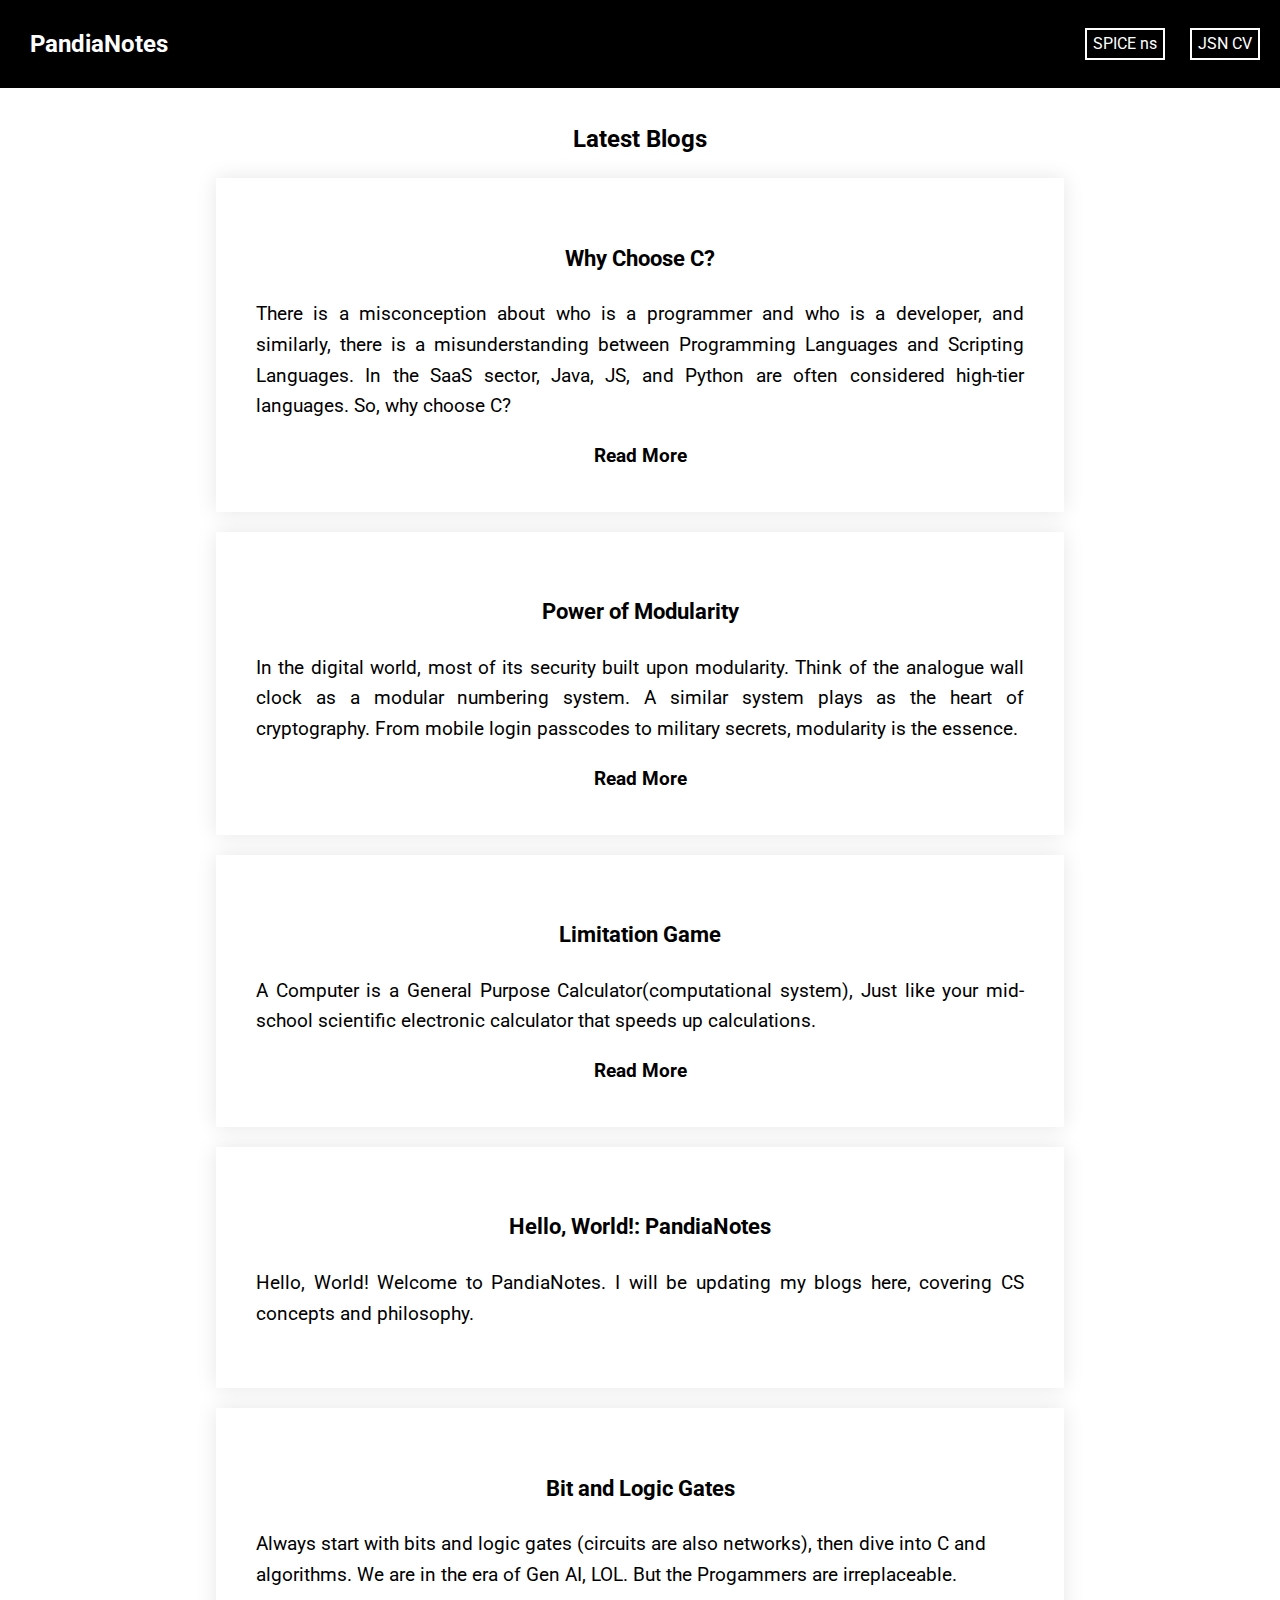
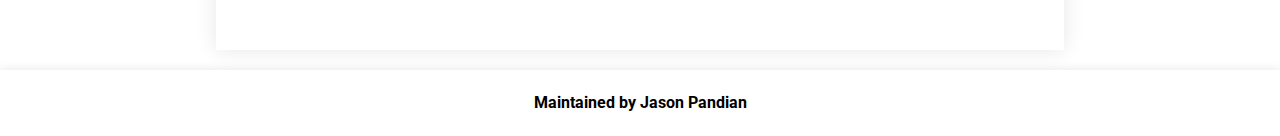
==== index.html @ a1cad28a "SPICE ns update" ====
<!DOCTYPE html>
<html lang="en">

<head>
    <meta charset="UTF-8">
    <meta name="viewport" content="width=device-width, initial-scale=1.0">
    <title>PandiaNotes</title>
    <link rel="icon" href="JP.png" type="image/png">
    <link rel="stylesheet" href="styles.css"> 
    <link rel="stylesheet" href="font.css">

</head>

<body>

    <header id="header">
        <h2 style="color: white; margin-left: 25px;">PandiaNotes</h2>
        <nav>
            <ul>
                <!-- <li><strong><a href="#">Home</a></strong></li>  -->
                <li style="color: white; margin-right: 25px; border: 2px solid #FFFFFF; padding: 1px 6px;">
                    <a style="color: white;" href="./SPICE-ns/SPICE-ns.html">SPICE ns</a>
                </li>                <li style="color: white; margin-right: 25px; border: 2px solid #FFFFFF; padding: 1px 6px;"><a style="color: white;" href="cv.html"">JSN CV</a></li>
            </ul>
        </nav>
    </header>


    <h2>Latest Blogs</h2>

    <article id="content" style="margin-top: 20px;">
        <h3 style="text-align: center;">Why Choose C?</h3>
        <p style="text-align: justify;">There is a misconception about who is  a programmer and who is a developer, and similarly, there is a misunderstanding between Programming Languages and Scripting Languages. In the SaaS sector, Java, JS, and Python are often considered high-tier languages. So, why choose C?</p>
        <div style="text-align: center;">
        <strong><a href="blogs/b3-04-02-2024.html">Read More</a></strong></div>
    </article>

    <article id="content" style="margin-top: 20px;">
        <h3 style="text-align: center;">Power of Modularity</h3>
        <p style="text-align: justify;">In the digital world, most of its security built upon modularity. Think of the analogue wall clock as a modular numbering system. A similar system plays as the heart of cryptography. From mobile login passcodes to military secrets, modularity is the essence. </p>
        <div style="text-align: center;">
        <strong><a href="blogs/b2-03-01-2024.html">Read More</a></strong></div>
    </article>

    <article id="content" style="margin-top: 20px;">
        <h3 style="text-align: center;">Limitation Game</h3>
        <p style="text-align: justify;">A Computer is a General Purpose Calculator(computational system), Just like your mid-school scientific electronic calculator that speeds up calculations. </p>
        <div style="text-align: center;">
        <strong><a href="blogs/b1-01-01-2024.html">Read More</a></strong></div>
    </article>
    
    <article id="content" style="margin-top: 20px;">
        <h3 style="text-align: center;">Hello, World!: PandiaNotes</h3>
        <p style="text-align: justify;">Hello, World! Welcome to PandiaNotes. I will be updating my blogs here, covering CS concepts and philosophy.</p>
    </article>  
    
    <article id="content" style="margin-top: 20px;">
        <h3 style="text-align: center;">Bit and Logic Gates</h3>
        <p>Always start with bits and logic gates (circuits are also networks), then dive into C and algorithms. We are in the era of Gen AI, LOL. But the Progammers are irreplaceable.</p>
    </article>

        
    <!-- <article id="content" style="margin-top: 20px;">
        <h3 style="text-align: center;">CS is not a S</h3>
        <p>Computer Science is not a science; it's mathematics engineered with physics (i.e., electronics). That's the reason for computational algorithms.</p>
    </article>   -->

 
 
    


    <footer id="footer">
        <strong>Maintained by Jason Pandian</strong>
    </footer>


</body>

</html>
---- styles.css ----
@import url('https://fonts.googleapis.com/css?family=Roboto');

html, body {
    margin: 0;
    padding: 0;
    width: 100%;
    height: 100%;
}

body {
    font-family: 'Roboto', sans-serif;
    line-height: 1.6;
    padding-top: 100px;
}

#header {
    top: 0;
    max-width: 100%;
    text-align: center;
    background-color: rgba(0, 0, 0);
    padding: 5px;
    display: flex;
    justify-content: space-between;
    align-items: center;
    position: fixed;
    width: 100%;
    z-index: 1000;
}

nav ul {
    list-style: none;
    margin: 0;
    padding: 0;
    display: flex;
}

nav li {
    margin-right: 15px;
}

nav a {
    text-decoration: none;
    color: rgb(0, 0, 0);
}


h1, h2 {
    color: rgb(0, 0, 0);
    text-align: center;
}

a {
    color: rgb(0,0,0);
    text-decoration: none;
}

a:hover {
    text-decoration: underline;
}

section {
    margin-bottom: 20px;
    text-align: center;
}

#content {
    margin-top: 20px;
    text-align: center;
    max-width: 60%;
    margin: 0 auto;
    font-size: 1.2em;
    text-align: left;
    padding: 40px;
    background-color: rgba(255, 255, 255, 0.8); /* Set a semi-transparent white background */
    box-shadow: 0 0 20px rgba(0, 0, 0, 0.1); /* Add a box shadow for a blurry effect */
}


#footer {
    margin-top: 20px;
    bottom: 0;
    text-align:center;
    max-width: 100%;
    padding: 20px;
    background-color: rgba(255, 255, 255, 0.8); /* Set a semi-transparent white background */
    box-shadow: 0 0 10px rgba(0, 0, 0, 0.1);
}
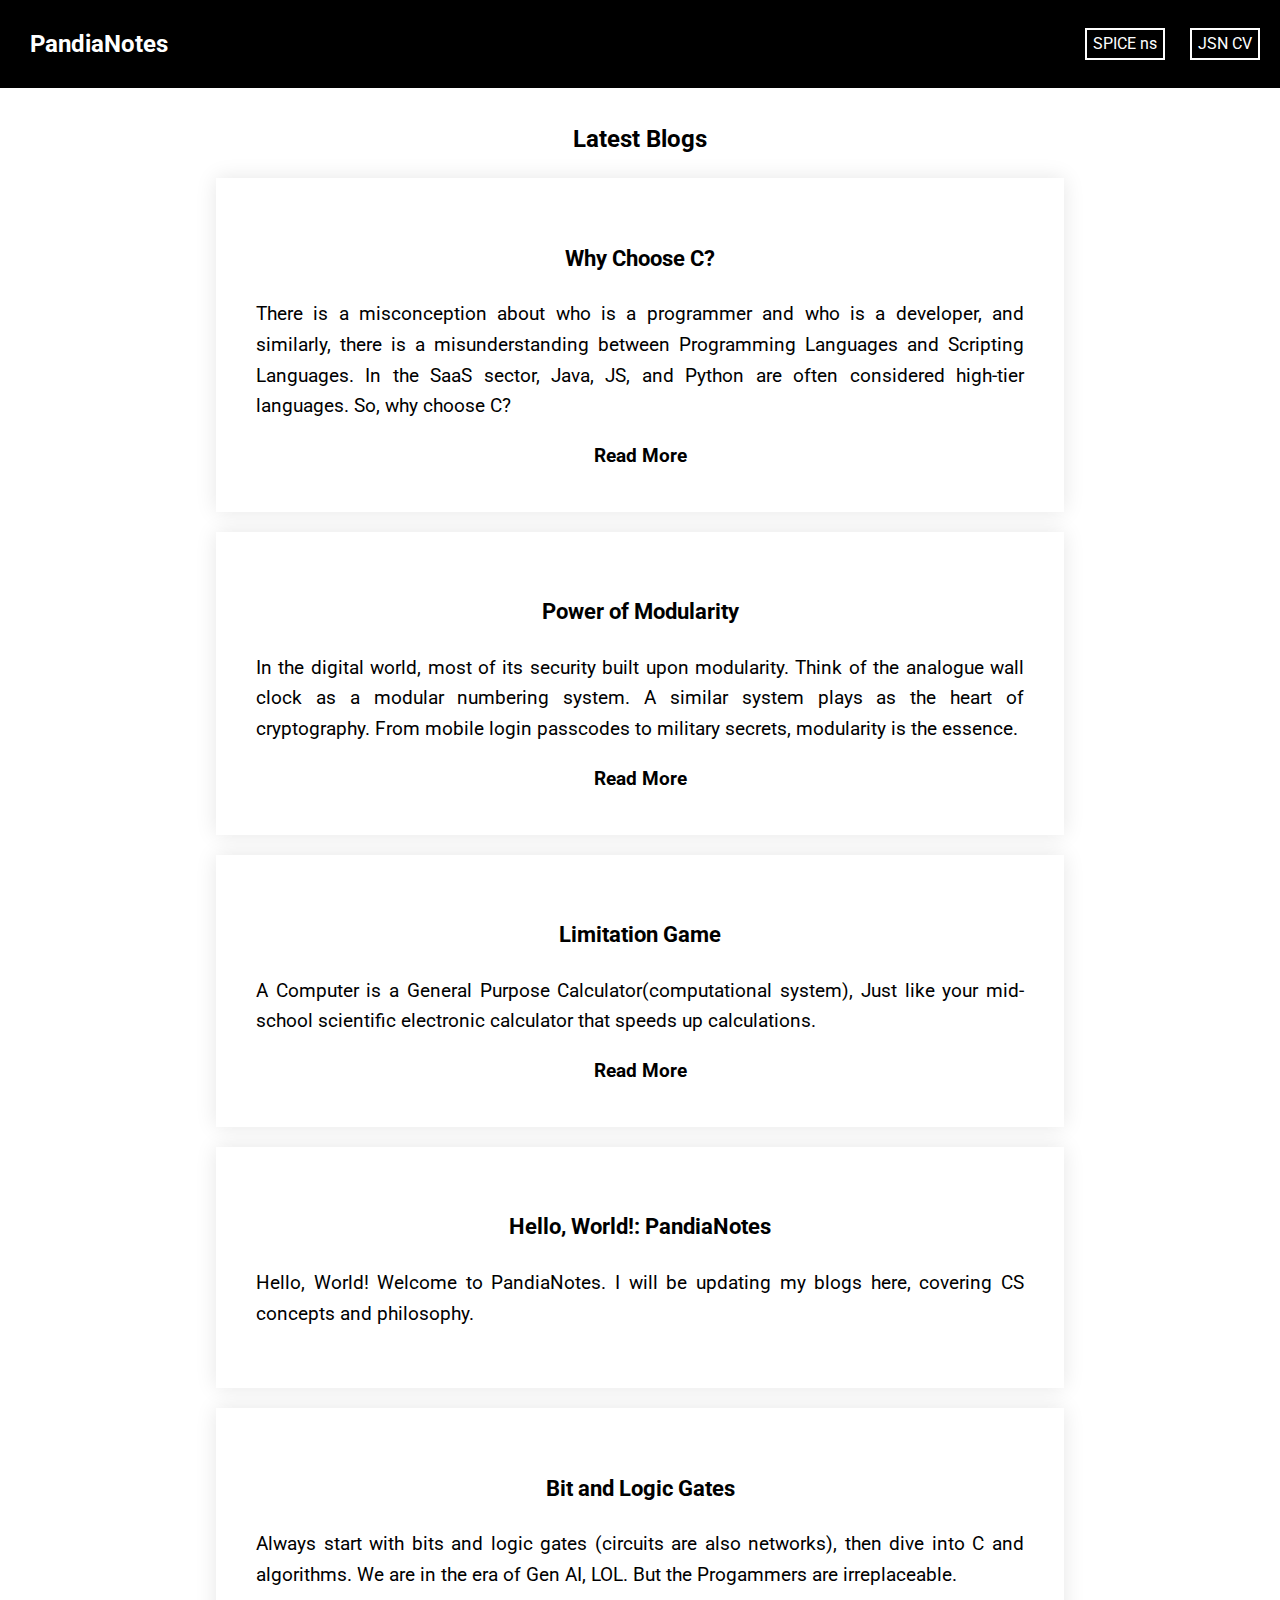
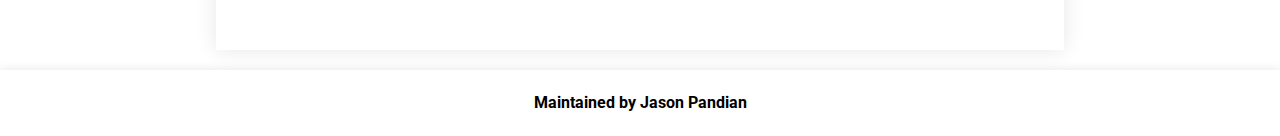
==== commit b98b62c0: "SPICE ns update" ====
--- a/index.html
+++ b/index.html
@@ -56,7 +56,7 @@
     
     <article id="content" style="margin-top: 20px;">
         <h3 style="text-align: center;">Bit and Logic Gates</h3>
-        <p>Always start with bits and logic gates (circuits are also networks), then dive into C and algorithms. We are in the era of Gen AI, LOL. But the Progammers are irreplaceable.</p>
+        <p style="text-align: justify;">Always start with bits and logic gates (circuits are also networks), then dive into C and algorithms. We are in the era of Gen AI, LOL. But the Progammers are irreplaceable.</p>
     </article>
 
         
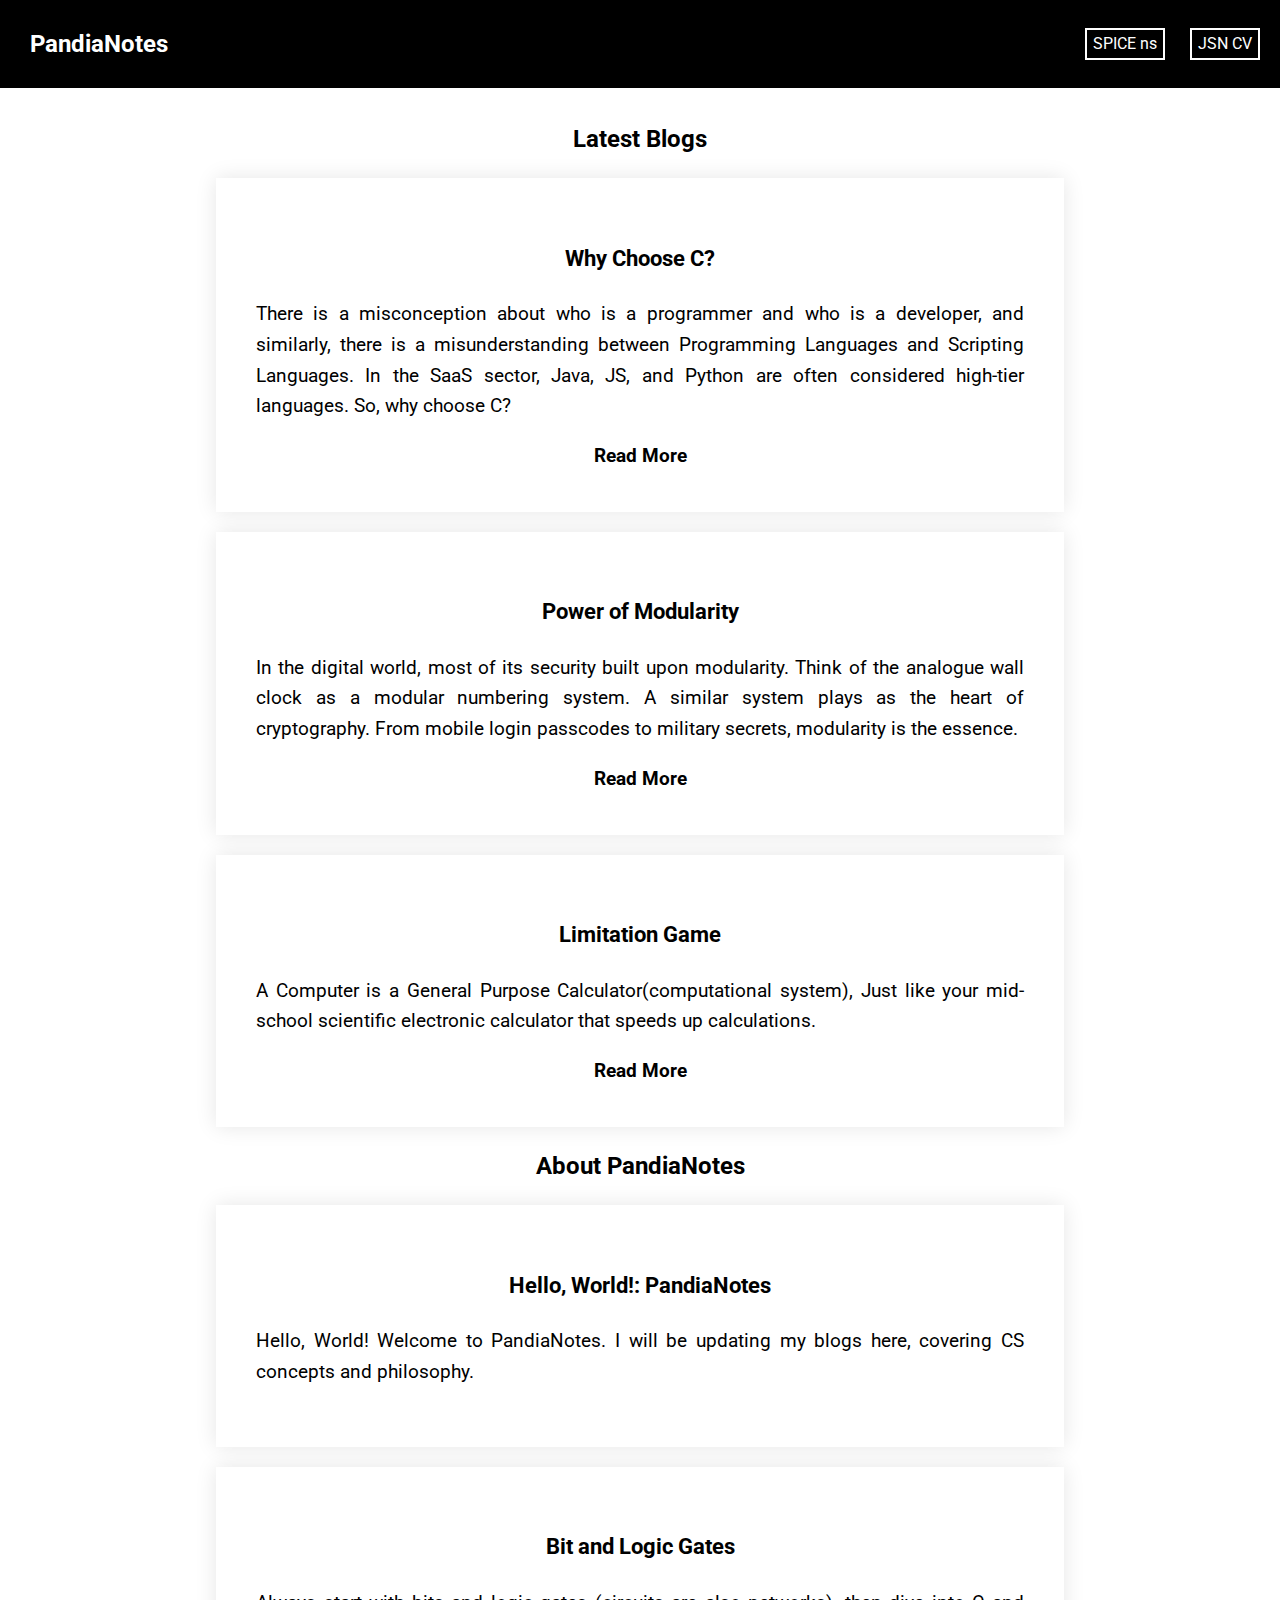
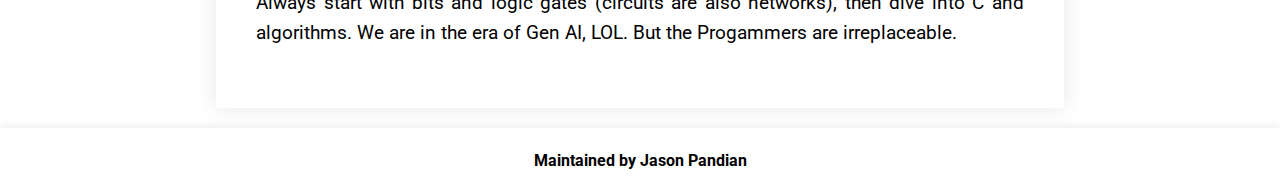
==== commit 7ddbfc83: "SPICE ns update" ====
--- a/index.html
+++ b/index.html
@@ -48,7 +48,8 @@
         <div style="text-align: center;">
         <strong><a href="blogs/b1-01-01-2024.html">Read More</a></strong></div>
     </article>
-    
+
+    <h2>About PandiaNotes</h2>
     <article id="content" style="margin-top: 20px;">
         <h3 style="text-align: center;">Hello, World!: PandiaNotes</h3>
         <p style="text-align: justify;">Hello, World! Welcome to PandiaNotes. I will be updating my blogs here, covering CS concepts and philosophy.</p>
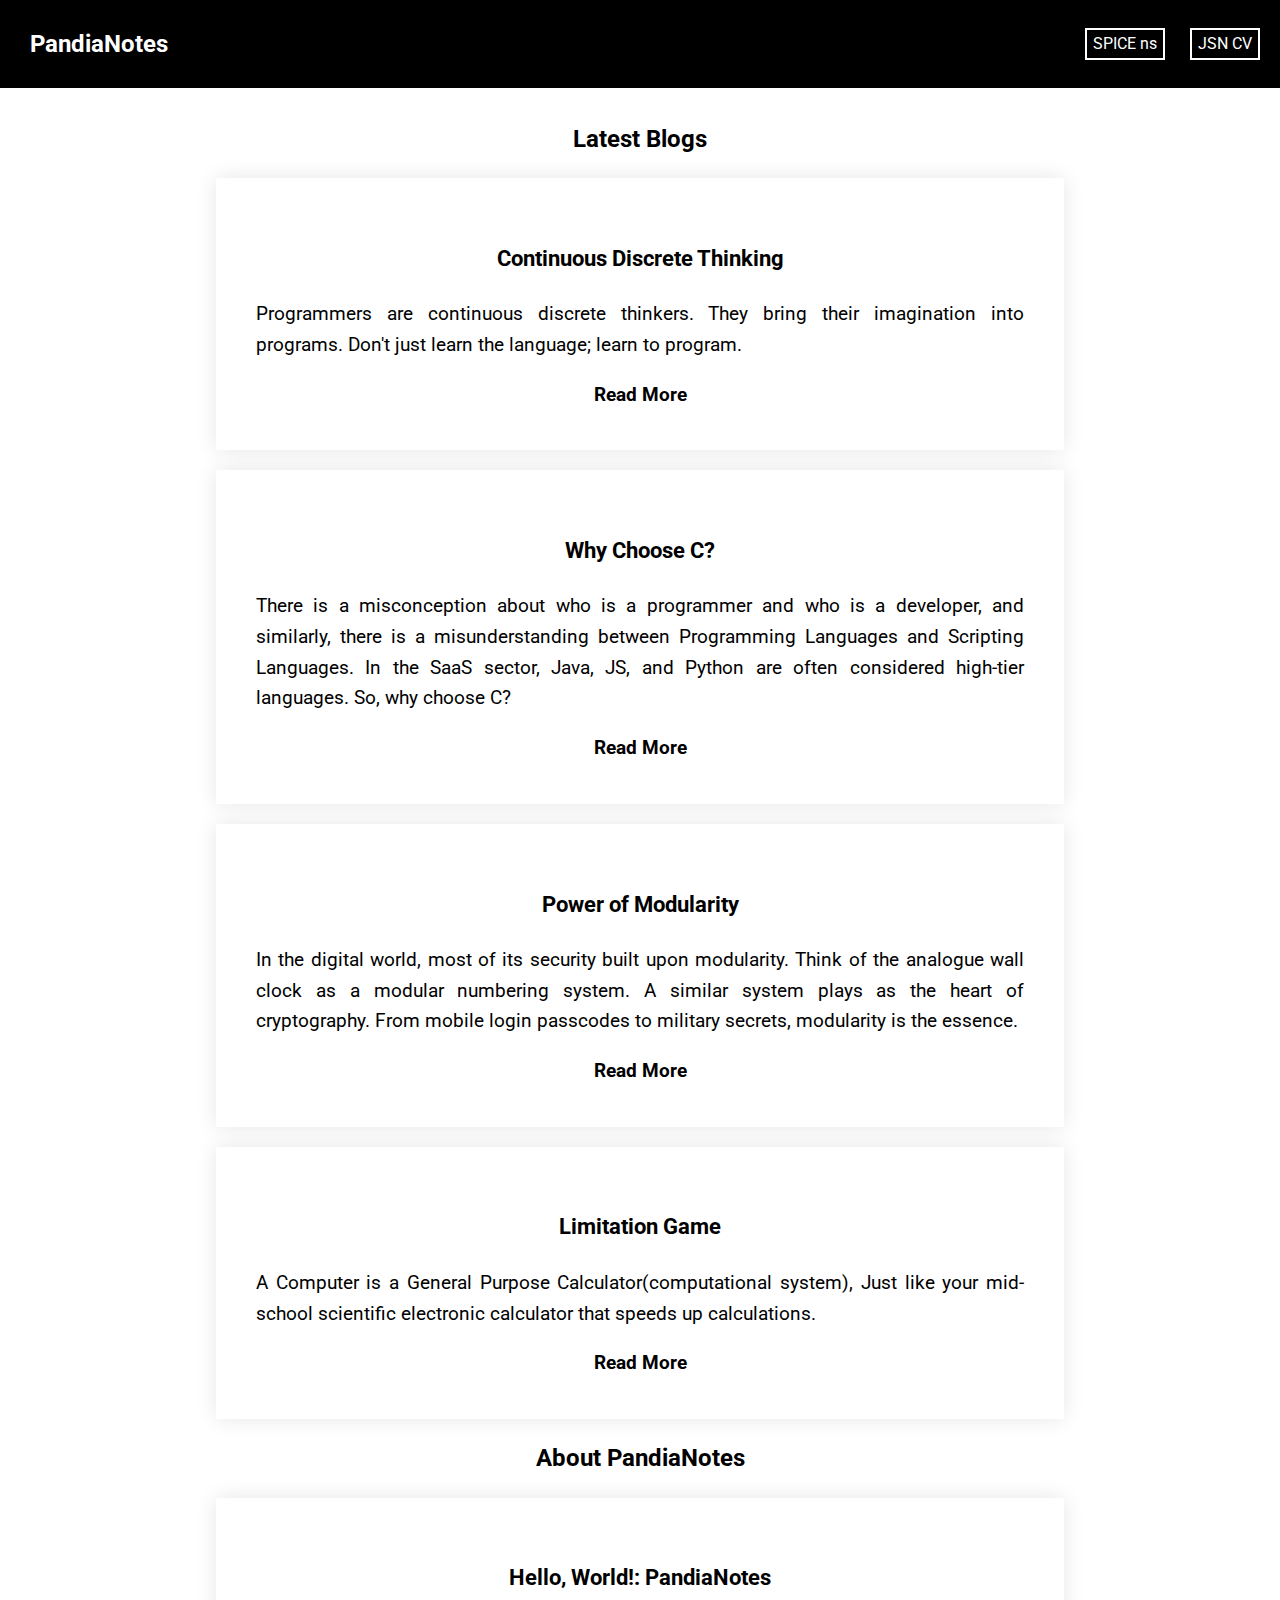
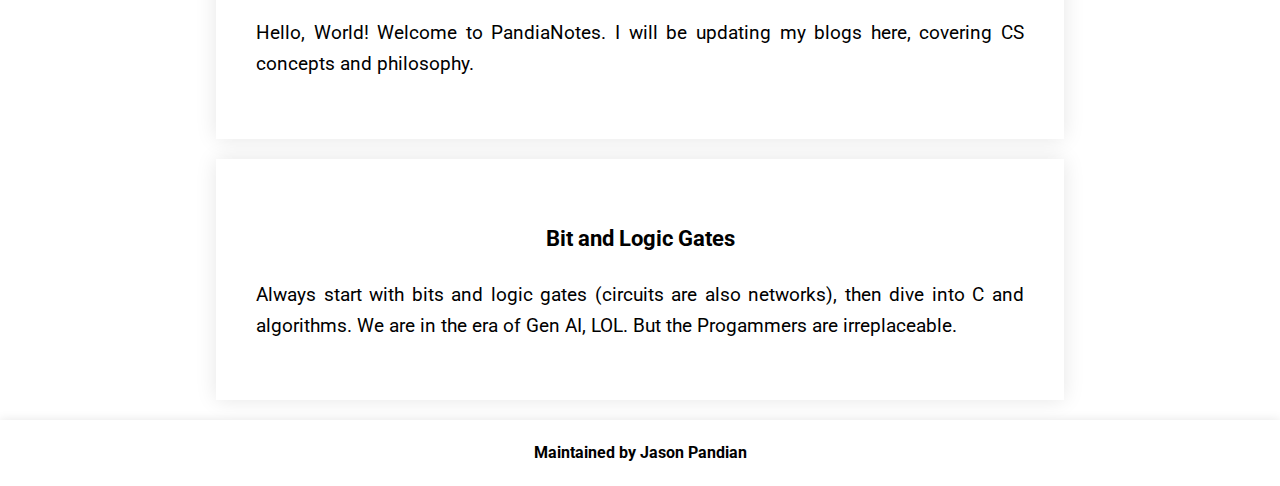
==== commit b7e382a0: "b4" ====
--- a/index.html
+++ b/index.html
@@ -27,6 +27,13 @@
 
 
     <h2>Latest Blogs</h2>
+
+    <article id="content" style="margin-top: 20px;">
+        <h3 style="text-align: center;">Continuous Discrete Thinking</h3>
+        <p style="text-align: justify;">Programmers are continuous discrete thinkers. They bring their imagination into programs. Don't just learn the language; learn to program.</p>
+        <div style="text-align: center;">
+        <strong><a href="blogs/b4-16-03-2024.html">Read More</a></strong></div>
+    </article>
 
     <article id="content" style="margin-top: 20px;">
         <h3 style="text-align: center;">Why Choose C?</h3>
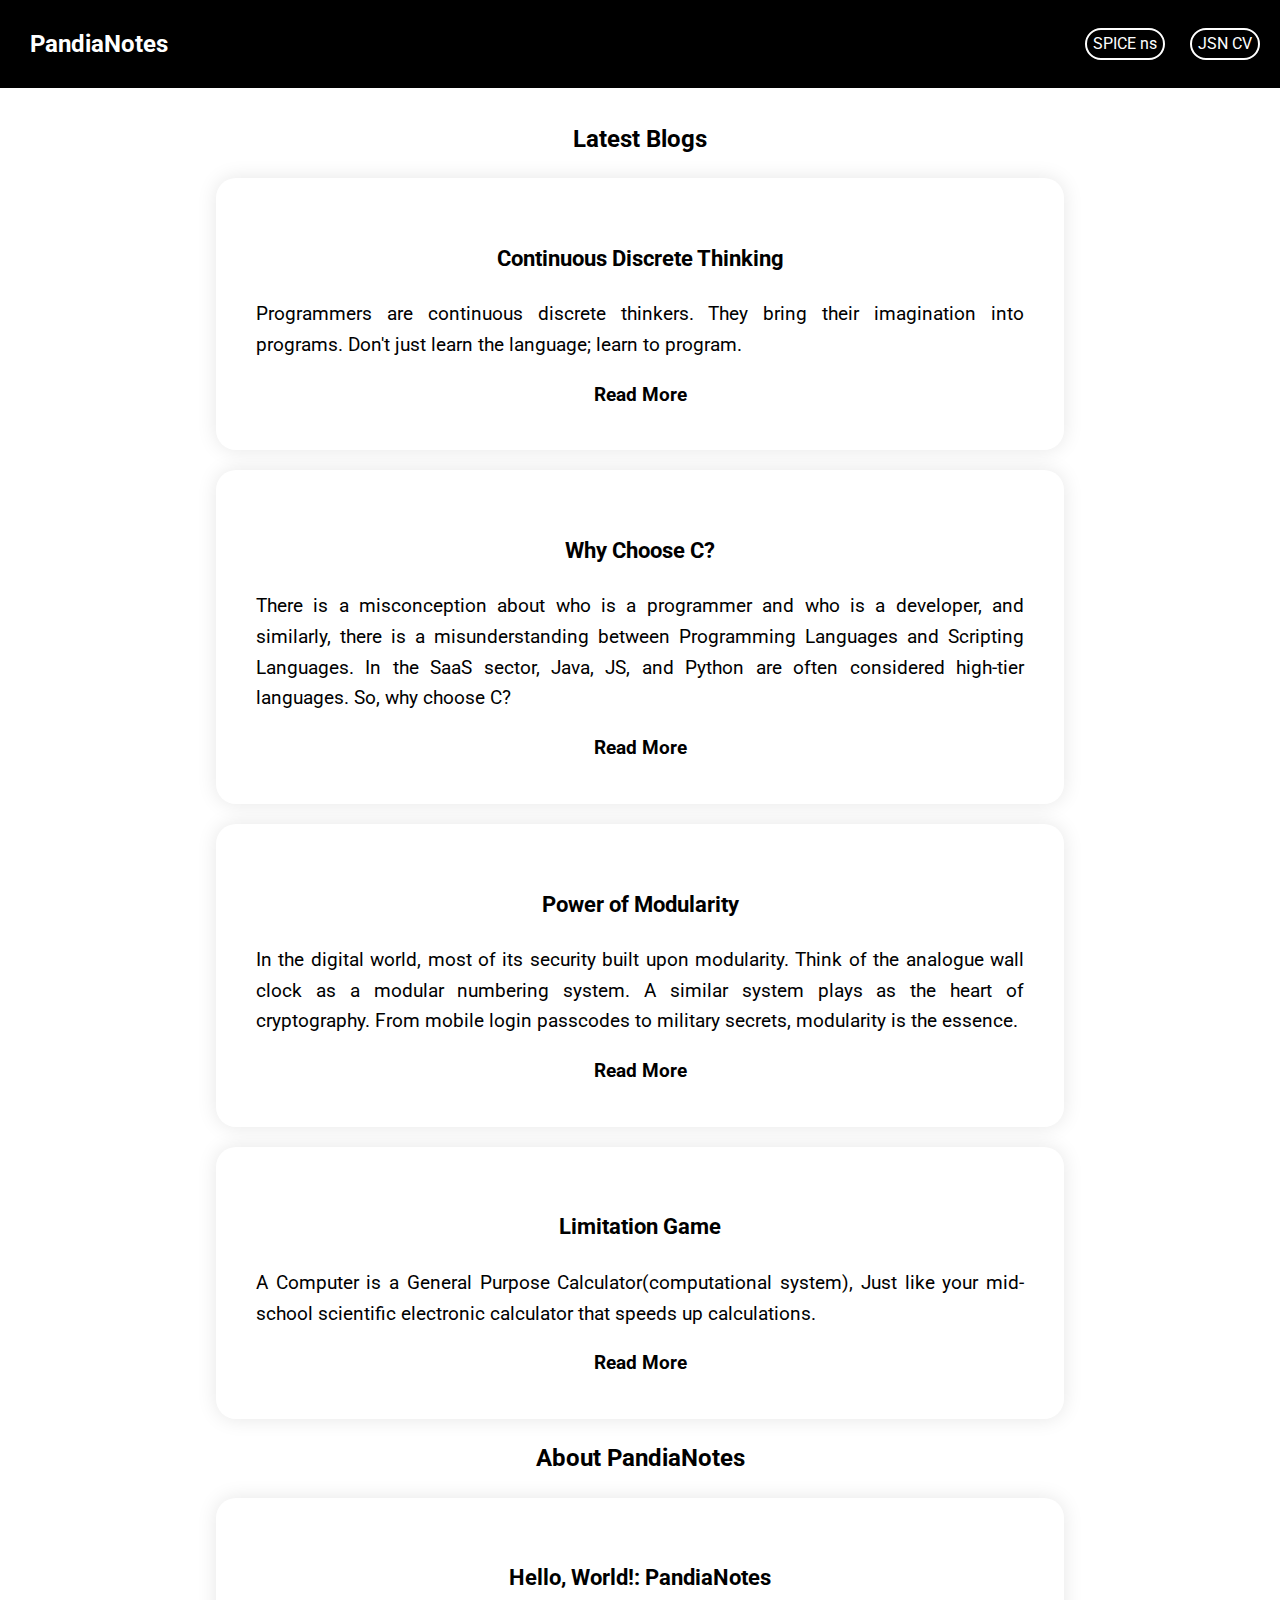
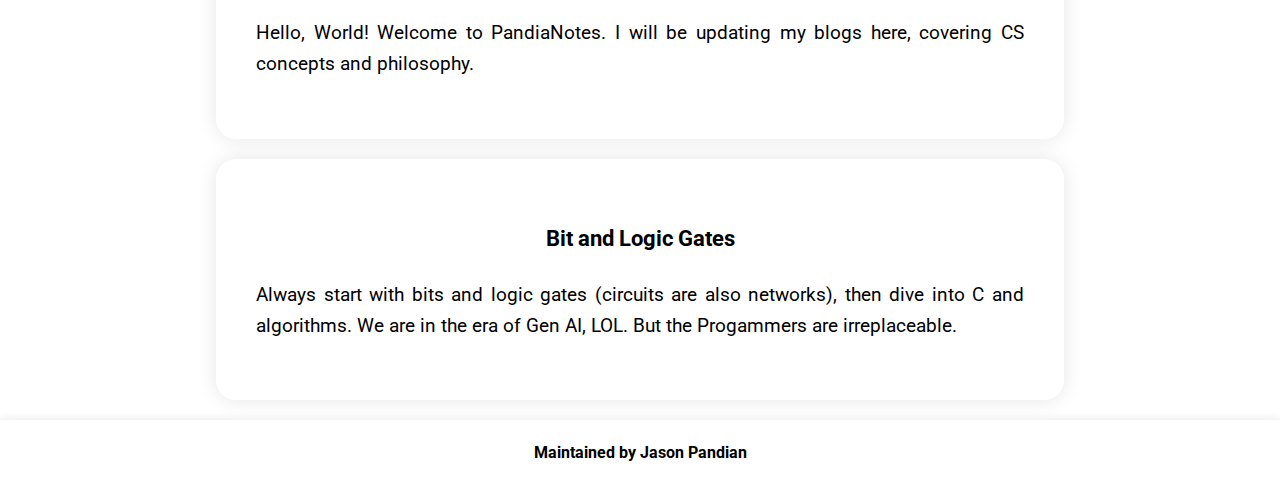
==== commit c295d1b4: "back-button" ====
--- a/index.html
+++ b/index.html
@@ -18,9 +18,10 @@
         <nav>
             <ul>
                 <!-- <li><strong><a href="#">Home</a></strong></li>  -->
-                <li style="color: white; margin-right: 25px; border: 2px solid #FFFFFF; padding: 1px 6px;">
+                <li style="color: white; margin-right: 25px; border: 2px solid #FFFFFF; padding: 1px 6px; border-radius: 20px;">
                     <a style="color: white;" href="./SPICE-ns/SPICE-ns.html">SPICE ns</a>
-                </li>                <li style="color: white; margin-right: 25px; border: 2px solid #FFFFFF; padding: 1px 6px;"><a style="color: white;" href="cv.html"">JSN CV</a></li>
+                </li>                
+                <li style="color: white; margin-right: 25px; border: 2px solid #FFFFFF; padding: 1px 6px; border-radius: 20px;"><a style="color: white;" href="cv.html"">JSN CV</a></li>
             </ul>
         </nav>
     </header>
@@ -32,7 +33,8 @@
         <h3 style="text-align: center;">Continuous Discrete Thinking</h3>
         <p style="text-align: justify;">Programmers are continuous discrete thinkers. They bring their imagination into programs. Don't just learn the language; learn to program.</p>
         <div style="text-align: center;">
-        <strong><a href="blogs/b4-16-03-2024.html">Read More</a></strong></div>
+        <strong><a href="blogs/b4-16-03-2024.html" class="close-button">Read More</a></strong>
+    </div>
     </article>
 
     <article id="content" style="margin-top: 20px;">
--- a/styles.css
+++ b/styles.css
@@ -71,7 +71,8 @@
     font-size: 1.2em;
     text-align: left;
     padding: 40px;
-    background-color: rgba(255, 255, 255, 0.8); /* Set a semi-transparent white background */
+    border-radius: 20px;
+    background-color: rgba(255, 255, 255, 0.1); /* Set a semi-transparent white background */
     box-shadow: 0 0 20px rgba(0, 0, 0, 0.1); /* Add a box shadow for a blurry effect */
 }
 
@@ -82,6 +83,6 @@
     text-align:center;
     max-width: 100%;
     padding: 20px;
-    background-color: rgba(255, 255, 255, 0.8); /* Set a semi-transparent white background */
+    background-color: rgba(255, 255, 255, 0.1); /* Set a semi-transparent white background */
     box-shadow: 0 0 10px rgba(0, 0, 0, 0.1);
 }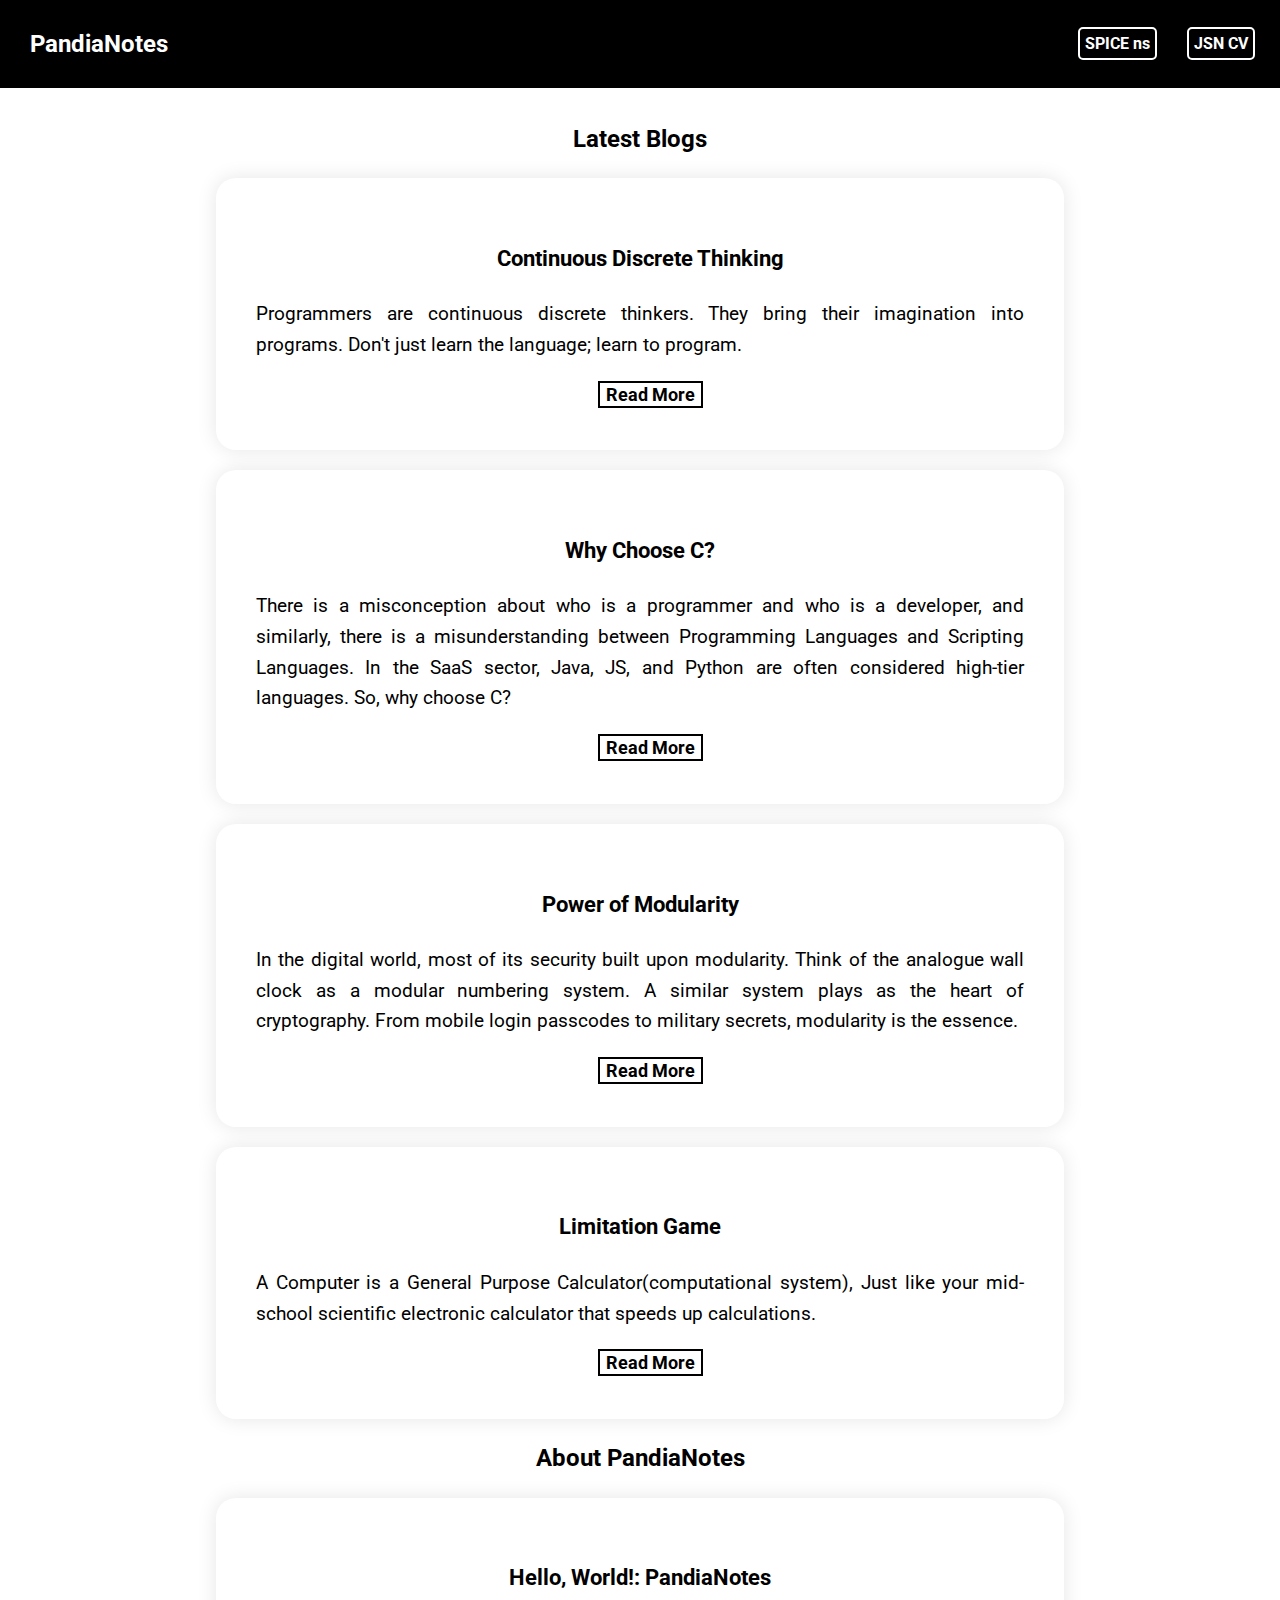
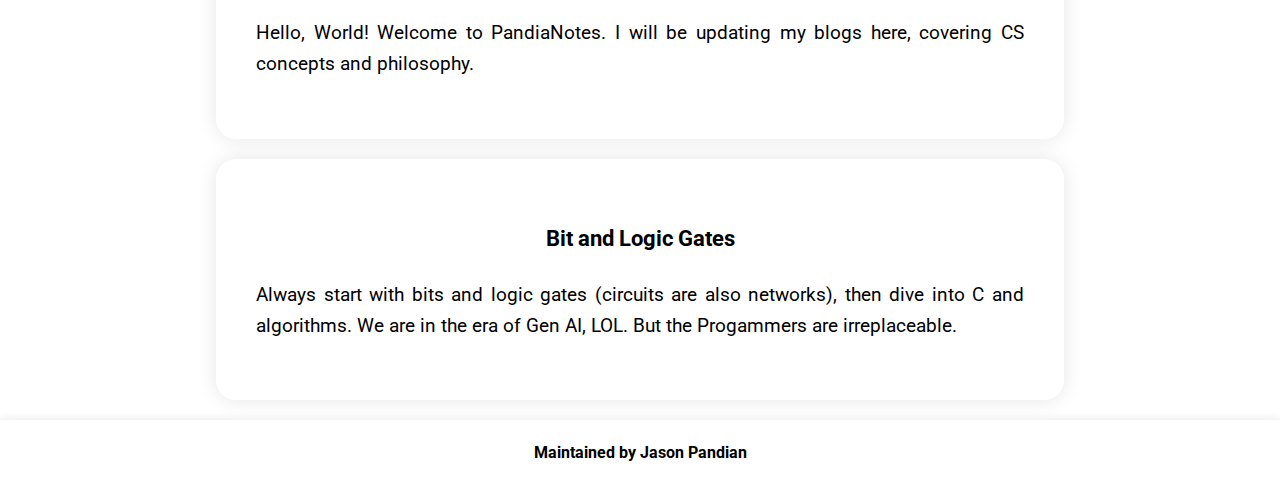
==== commit 58a18089: "back-button" ====
--- a/index.html
+++ b/index.html
@@ -18,10 +18,10 @@
         <nav>
             <ul>
                 <!-- <li><strong><a href="#">Home</a></strong></li>  -->
-                <li style="color: white; margin-right: 25px; border: 2px solid #FFFFFF; padding: 1px 6px; border-radius: 20px;">
-                    <a style="color: white;" href="./SPICE-ns/SPICE-ns.html">SPICE ns</a>
+                <li>
+                    <a class="nav-button" href="./SPICE-ns/SPICE-ns.html">SPICE ns</a>
                 </li>                
-                <li style="color: white; margin-right: 25px; border: 2px solid #FFFFFF; padding: 1px 6px; border-radius: 20px;"><a style="color: white;" href="cv.html"">JSN CV</a></li>
+                <li><a class="nav-button" href="cv.html"">JSN CV</a></li>
             </ul>
         </nav>
     </header>
@@ -33,7 +33,7 @@
         <h3 style="text-align: center;">Continuous Discrete Thinking</h3>
         <p style="text-align: justify;">Programmers are continuous discrete thinkers. They bring their imagination into programs. Don't just learn the language; learn to program.</p>
         <div style="text-align: center;">
-        <strong><a href="blogs/b4-16-03-2024.html" class="close-button">Read More</a></strong>
+        <a class="open-button" href="blogs/b4-16-03-2024.html" class="close-button">Read More</a>
     </div>
     </article>
 
@@ -41,21 +41,24 @@
         <h3 style="text-align: center;">Why Choose C?</h3>
         <p style="text-align: justify;">There is a misconception about who is  a programmer and who is a developer, and similarly, there is a misunderstanding between Programming Languages and Scripting Languages. In the SaaS sector, Java, JS, and Python are often considered high-tier languages. So, why choose C?</p>
         <div style="text-align: center;">
-        <strong><a href="blogs/b3-04-02-2024.html">Read More</a></strong></div>
+        <a class="open-button" href="blogs/b3-04-02-2024.html">Read More</a>
+        </div>
     </article>
 
     <article id="content" style="margin-top: 20px;">
         <h3 style="text-align: center;">Power of Modularity</h3>
         <p style="text-align: justify;">In the digital world, most of its security built upon modularity. Think of the analogue wall clock as a modular numbering system. A similar system plays as the heart of cryptography. From mobile login passcodes to military secrets, modularity is the essence. </p>
         <div style="text-align: center;">
-        <strong><a href="blogs/b2-03-01-2024.html">Read More</a></strong></div>
+        <a class="open-button" href="blogs/b2-03-01-2024.html">Read More</a>
+        </div>
     </article>
 
     <article id="content" style="margin-top: 20px;">
         <h3 style="text-align: center;">Limitation Game</h3>
         <p style="text-align: justify;">A Computer is a General Purpose Calculator(computational system), Just like your mid-school scientific electronic calculator that speeds up calculations. </p>
         <div style="text-align: center;">
-        <strong><a href="blogs/b1-01-01-2024.html">Read More</a></strong></div>
+        <a class="open-button" href="blogs/b1-01-01-2024.html">Read More</a>
+        </div>
     </article>
 
     <h2>About PandiaNotes</h2>
--- a/styles.css
+++ b/styles.css
@@ -85,4 +85,46 @@
     padding: 20px;
     background-color: rgba(255, 255, 255, 0.1); /* Set a semi-transparent white background */
     box-shadow: 0 0 10px rgba(0, 0, 0, 0.1);
+}
+
+
+a.nav-button {
+    margin: 0 auto; /* Centers the button horizontally */
+    margin-right: 15px; 
+    font-weight: bold;
+    font-size: 16px;
+    color: #ffffff; /* Set text color */
+    border: 2px solid #ffffff;
+    padding: 5px 5px;
+    border-radius: 5px;
+    text-align: center;
+    text-decoration: none;
+    transition: background-color 0.3s, color 0.3s;
+}
+
+a.nav-button:hover {
+    font-weight: bold;
+    /* font-size: 18px; */
+    background-color: rgb(255, 255, 255); /* Change background color with some transparency */
+    color: #000000; /* Change text color */
+}
+
+
+a.open-button {
+
+    float: center;
+    font-weight: bold;
+    font-size: 18px;
+    margin-left: 20px; 
+    border: 2px solid #000;
+    padding: 1px 6px;
+    text-align: center;
+    text-decoration: none;
+    transition: background-color 0.3s, color 0.3s;
+}
+
+a.open-button:hover {
+    font-weight: bold;
+    background-color: rgba(0, 0, 0);
+    color: #ffffff;
 }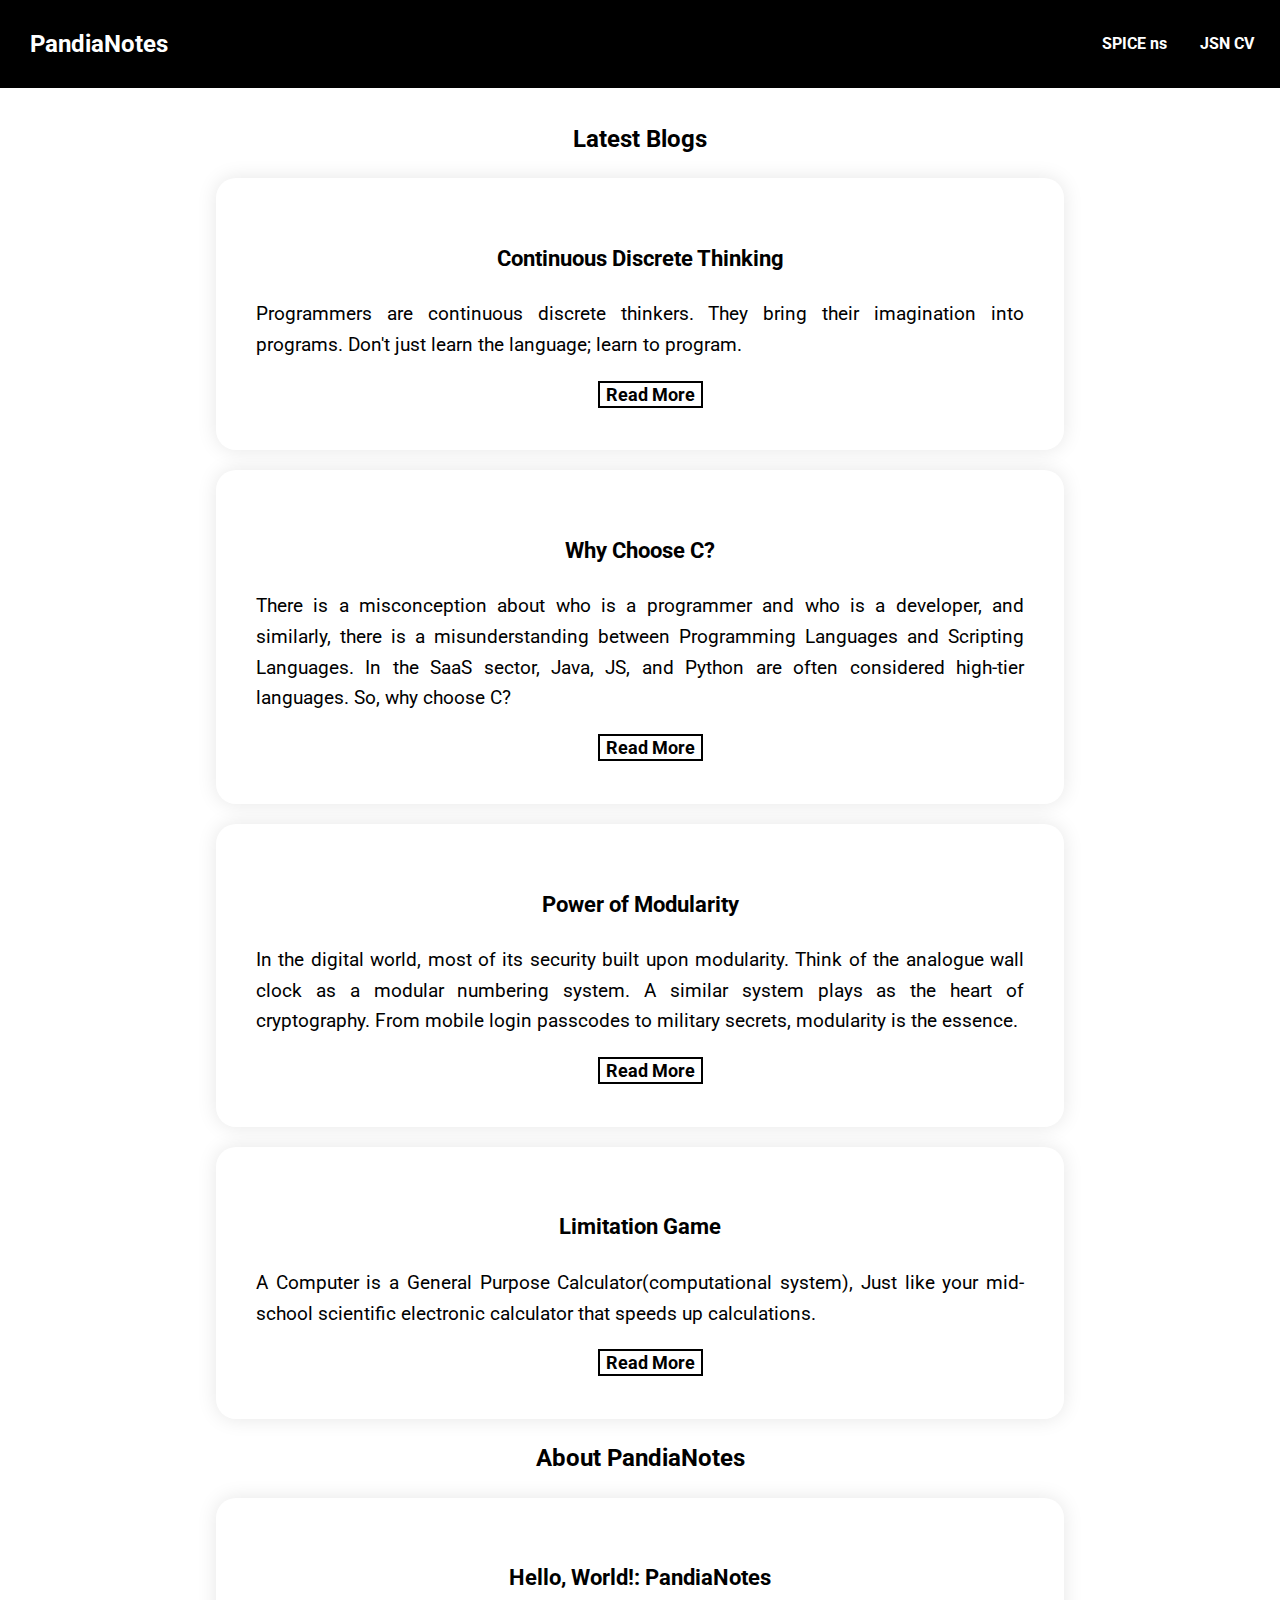
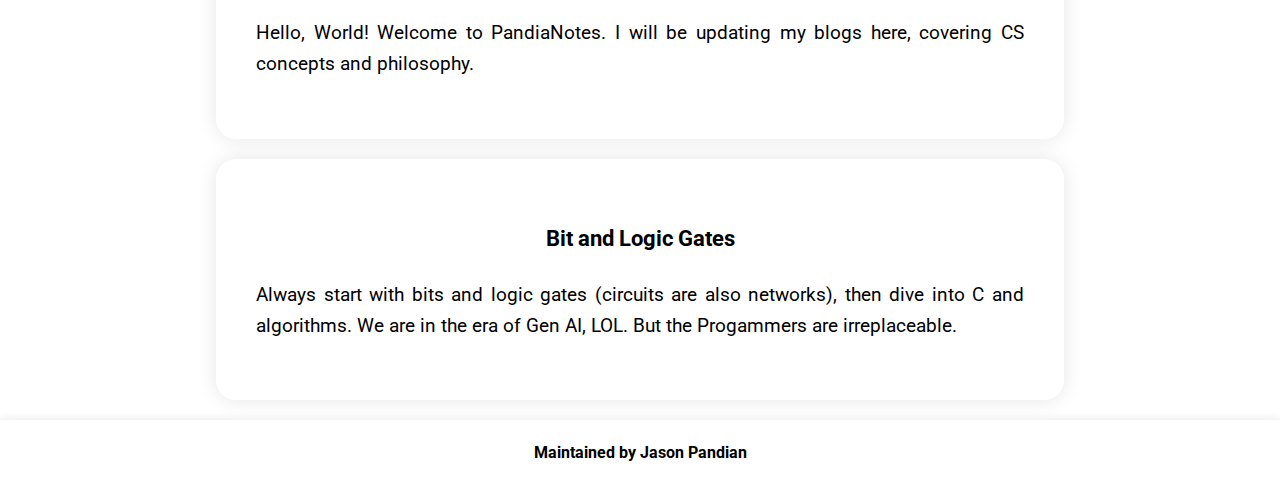
==== commit 07f6ddea: "border" ====
--- a/index.html
+++ b/index.html
@@ -7,7 +7,7 @@
     <title>PandiaNotes</title>
     <link rel="icon" href="JP.png" type="image/png">
     <link rel="stylesheet" href="styles.css"> 
-    <link rel="stylesheet" href="font.css">
+    <!-- <link rel="stylesheet" href="font.css"> -->
 
 </head>
 
--- a/styles.css
+++ b/styles.css
@@ -90,13 +90,12 @@
 
 a.nav-button {
     margin: 0 auto; /* Centers the button horizontally */
-    margin-right: 15px; 
+    margin-right: 14px; 
     font-weight: bold;
     font-size: 16px;
     color: #ffffff; /* Set text color */
-    border: 2px solid #ffffff;
-    padding: 5px 5px;
-    border-radius: 5px;
+    /* border: 2px solid #ffffff; */
+    padding: 2px 2px;
     text-align: center;
     text-decoration: none;
     transition: background-color 0.3s, color 0.3s;
@@ -127,4 +126,19 @@
     font-weight: bold;
     background-color: rgba(0, 0, 0);
     color: #ffffff;
+}
+
+/* Media query for small screens */
+@media only screen and (max-width: 600px) {
+    #content {
+        margin-top: 20px;
+        text-align: center;
+        max-width: 70%;
+        margin: 0 auto;
+        text-align: left;
+        padding: 40px;
+        border-radius: 20px;
+        background-color: rgba(255, 255, 255, 0.1); /* Set a semi-transparent white background */
+        box-shadow: 0 0 20px rgba(0, 0, 0, 0.1); /* Add a box shadow for a blurry effect */
+    }
 }